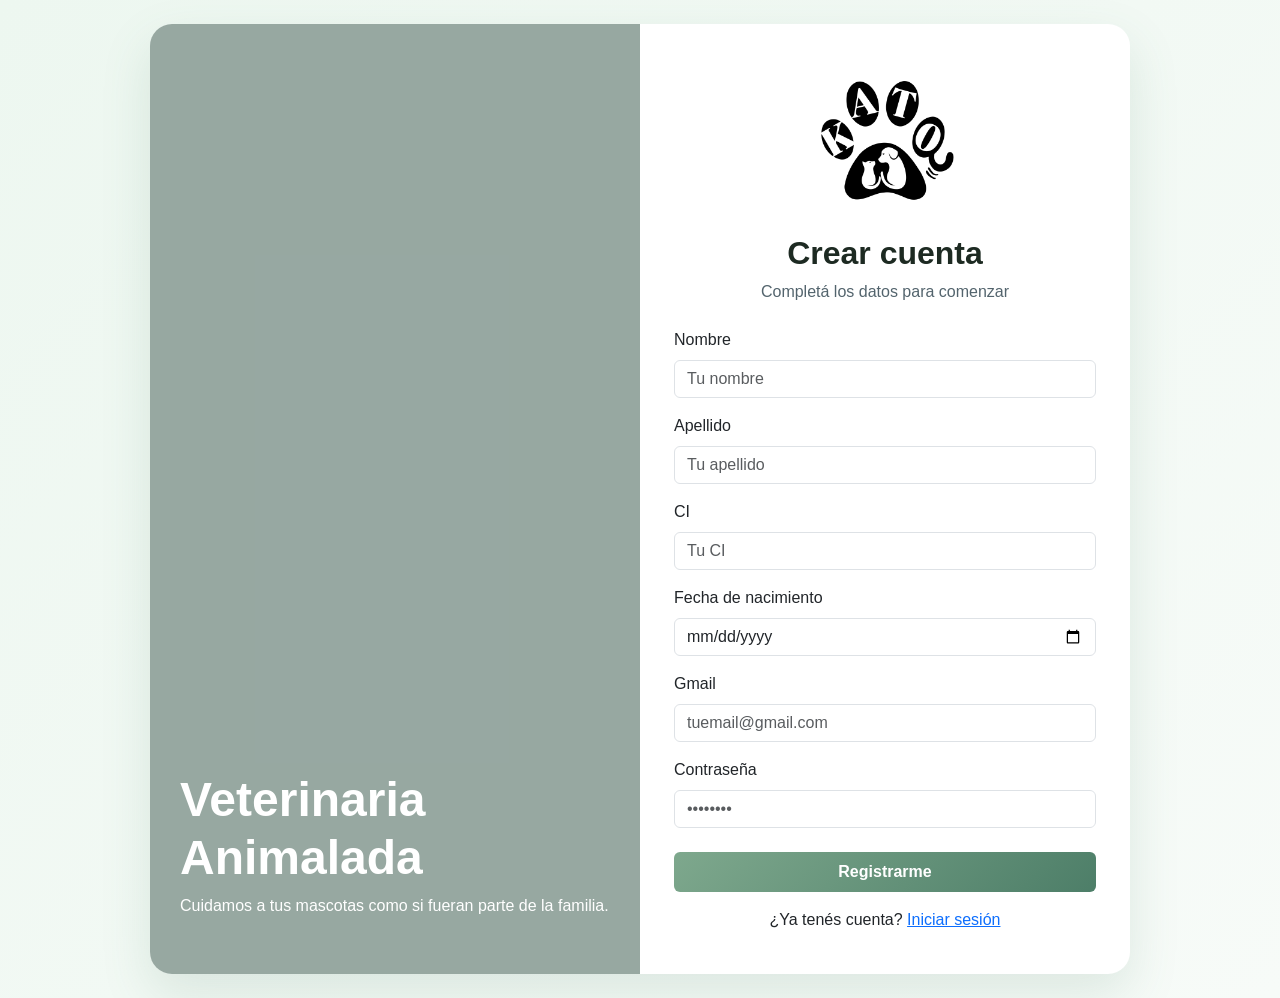
==== KAT0/index.html @ 95fcf4f6 "Add files via upload" ====
<!DOCTYPE html>
<html lang="es">
<head>
  <meta charset="UTF-8" />
  <meta name="viewport" content="width=device-width, initial-scale=1.0" />

  <title>Registro | KAT0</title>

  <!-- =====================================================
       BOOTSTRAP
       =====================================================
       Bootstrap nos permite usar clases ya creadas para
       botones, formularios, tamaños, espacios, etc.
  ====================================================== -->
  <link
    href="https://cdn.jsdelivr.net/npm/bootstrap@5.3.3/dist/css/bootstrap.min.css"
    rel="stylesheet"
  >

  <style>
    /* =====================================================
       ESTILOS PROPIOS
       =====================================================
       No necesitas entender todo esto ahora.
       Son solamente los estilos visuales de la página.
    ====================================================== */

    :root {
      --verde-oscuro: #4d7e68;
      --verde-medio: #7ea88d;
      --verde-suave: #edf7f0;
      --blanco: #ffffff;
      --gris: #53646d;
      --negro: #1d2a22;
    }

    body {
      margin: 0;
      font-family: "Segoe UI", Arial, sans-serif;
      background: linear-gradient(135deg, var(--verde-suave) 0%, #f7fbf8 100%);
      min-height: 100vh;
    }

    .contenedor-registro {
      min-height: 100vh;
      display: flex;
      align-items: center;
      justify-content: center;
      padding: 24px;
    }

    .tarjeta-registro {
      width: 100%;
      max-width: 980px;
      background: var(--blanco);
      border-radius: 22px;
      overflow: hidden;
      box-shadow: 0 20px 50px rgba(77, 126, 104, 0.15);
    }

    .lado-imagen {
      min-height: 620px;
      background-image: url("Veterinaria.jpg");
      background-size: cover;
      background-position: center;
      position: relative;
    }

    .lado-imagen::before {
      content: "";
      position: absolute;
      inset: 0;
      background: rgba(25, 62, 48, 0.45);
    }

    .texto-imagen {
      position: absolute;
      z-index: 1;
      bottom: 0;
      padding: 40px 30px;
      color: white;
    }

    .texto-imagen h1 {
      font-size: 3rem;
      font-weight: 700;
    }

    .formulario {
      padding: 42px 34px;
    }

    .logo {
      display: block;
      width: 150px;
      margin: 0 auto 18px;
    }

    .titulo {
      color: var(--negro);
      text-align: center;
      font-weight: 700;
    }

    .subtitulo {
      color: var(--gris);
      text-align: center;
    }

    .btn-kat0 {
      background: linear-gradient(
        135deg,
        var(--verde-medio),
        var(--verde-oscuro)
      );
      color: white;
      border: none;
      font-weight: 700;
    }

    .btn-kat0:hover {
      color: white;
      opacity: 0.9;
    }
  </style>
</head>

<body>

  <div class="contenedor-registro">

    <div class="tarjeta-registro">

      <div class="row g-0">

        <!-- =================================================
             PARTE IZQUIERDA
        ================================================== -->
        <div class="col-lg-6 lado-imagen">

          <div class="texto-imagen">
            <h1>Veterinaria<br>Animalada</h1>

            <p>
              Cuidamos a tus mascotas como si fueran parte de la familia.
            </p>
          </div>

        </div>


        <!-- =================================================
             PARTE DERECHA
        ================================================== -->
        <div class="col-lg-6 formulario">

          <img
            class="logo"
            src="KAT0 (Principal).png"
            alt="Logo KAT0"
          >

          <h2 class="titulo">Crear cuenta</h2>

          <p class="subtitulo mb-4">
            Completá los datos para comenzar
          </p>


          <!-- =================================================
               FORMULARIO

               Cuando el usuario presione "Registrarme":

               1. Los datos se envían por POST.
               2. Van a registro.php.
               3. registro.php los guarda en MySQL.
               4. Si todo sale bien, manda al menu.php.
          ================================================== -->

          <form action="registro.php" method="POST">

            <!-- NOMBRE -->
            <div class="mb-3">
              <label for="nombre" class="form-label">
                Nombre
              </label>

              <input
                type="text"
                class="form-control"
                id="nombre"
                name="Nombre"
                placeholder="Tu nombre"
                required
              >
            </div>


            <!-- APELLIDO -->
            <div class="mb-3">
              <label for="apellido" class="form-label">
                Apellido
              </label>

              <input
                type="text"
                class="form-control"
                id="apellido"
                name="Apellido"
                placeholder="Tu apellido"
                required
              >
            </div>


            <!-- CI -->
            <div class="mb-3">
              <label for="ci" class="form-label">
                CI
              </label>

              <input
                type="text"
                class="form-control"
                id="ci"
                name="CI"
                placeholder="Tu CI"
                required
              >
            </div>


            <!-- FECHA DE NACIMIENTO -->
            <div class="mb-3">
              <label for="fechaNacimiento" class="form-label">
                Fecha de nacimiento
              </label>

              <input
                type="date"
                class="form-control"
                id="fechaNacimiento"
                name="FechaNacimiento"
                required
              >
            </div>


            <!-- GMAIL -->
            <div class="mb-3">
              <label for="gmail" class="form-label">
                Gmail
              </label>

              <input
                type="email"
                class="form-control"
                id="gmail"
                name="Gmail"
                placeholder="tuemail@gmail.com"
                required
              >
            </div>


            <!-- CONTRASEÑA -->
            <div class="mb-4">
              <label for="pass" class="form-label">
                Contraseña
              </label>

              <input
                type="password"
                class="form-control"
                id="pass"
                name="Contrasena"
                placeholder="••••••••"
                required
              >
            </div>


            <!-- BOTÓN -->
            <button
              type="submit"
              class="btn btn-kat0 w-100 py-2"
            >
              Registrarme
            </button>

            <p class="text-center mt-3 mb-0">
              ¿Ya tenés cuenta? <a href="login.php">Iniciar sesión</a>
            </p>

          </form>

        </div>

      </div>

    </div>

  </div>

</body>
</html>
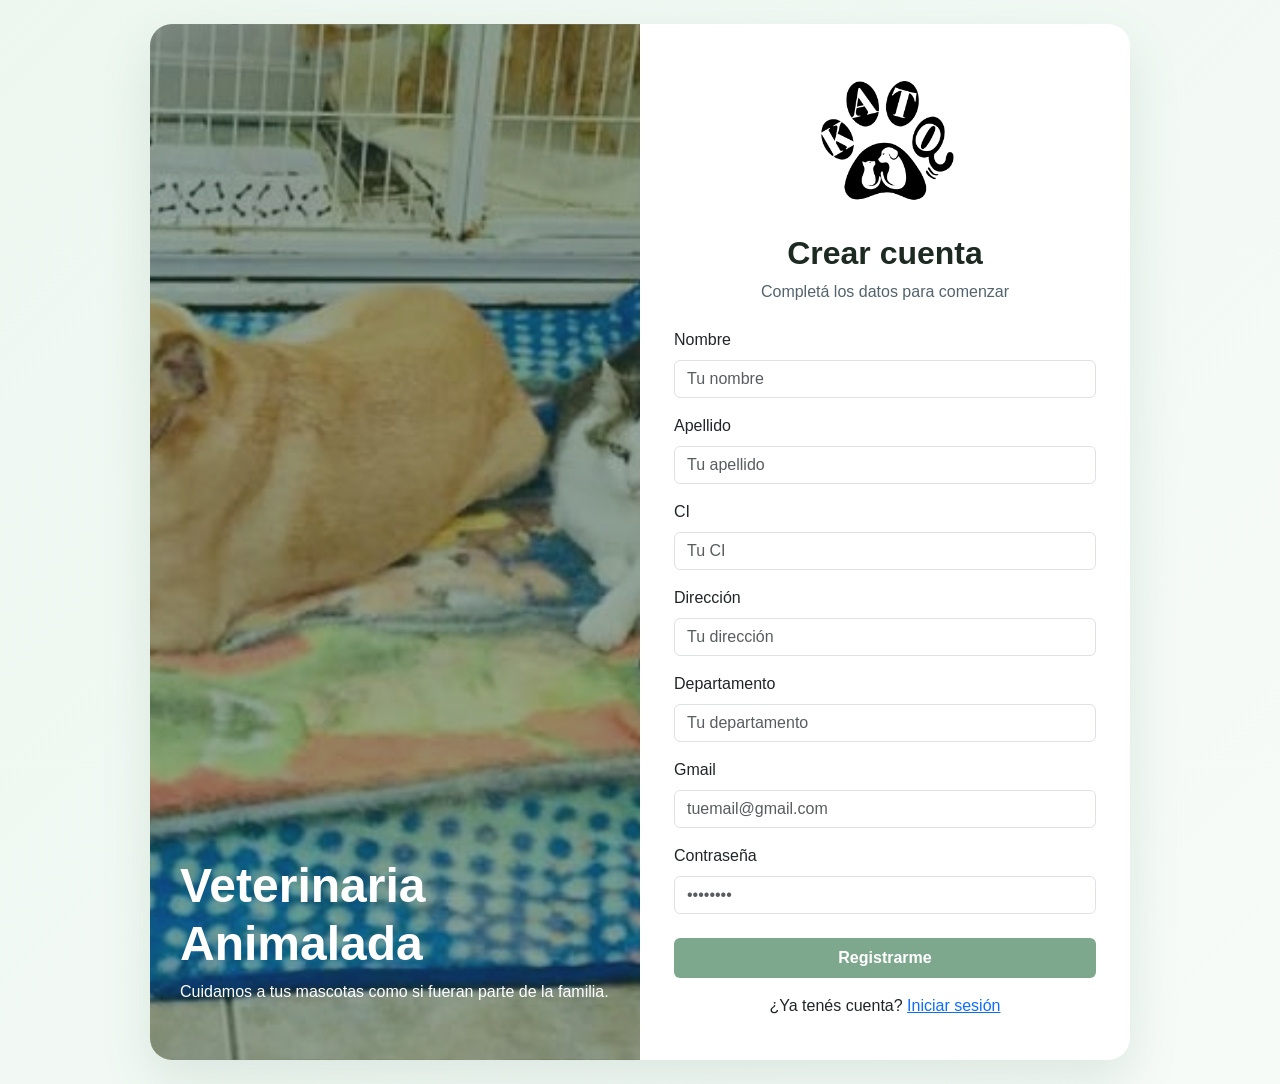
==== commit f8d4247f: "Add files via upload" ====
--- a/KAT0/index.html
+++ b/KAT0/index.html
@@ -8,9 +8,6 @@
 
   <!-- =====================================================
        BOOTSTRAP
-       =====================================================
-       Bootstrap nos permite usar clases ya creadas para
-       botones, formularios, tamaños, espacios, etc.
   ====================================================== -->
   <link
     href="https://cdn.jsdelivr.net/npm/bootstrap@5.3.3/dist/css/bootstrap.min.css"
@@ -20,8 +17,6 @@
   <style>
     /* =====================================================
        ESTILOS PROPIOS
-       =====================================================
-       No necesitas entender todo esto ahora.
        Son solamente los estilos visuales de la página.
     ====================================================== */
 
@@ -60,7 +55,7 @@
 
     .lado-imagen {
       min-height: 620px;
-      background-image: url("Veterinaria.jpg");
+      background-image: url("Veterinaria(perros).jpg");
       background-size: cover;
       background-position: center;
       position: relative;
@@ -108,18 +103,13 @@
     }
 
     .btn-kat0 {
-      background: linear-gradient(
-        135deg,
-        var(--verde-medio),
-        var(--verde-oscuro)
-      );
+      background:var(--verde-medio);
       color: white;
       border: none;
       font-weight: 700;
     }
-
     .btn-kat0:hover {
-      color: white;
+      color:#4d7e68;
       opacity: 0.9;
     }
   </style>
@@ -231,17 +221,35 @@
             </div>
 
 
-            <!-- FECHA DE NACIMIENTO -->
-            <div class="mb-3">
-              <label for="fechaNacimiento" class="form-label">
-                Fecha de nacimiento
-              </label>
-
-              <input
-                type="date"
-                class="form-control"
-                id="fechaNacimiento"
-                name="FechaNacimiento"
+            <!-- DIRECCION -->
+            <div class="mb-3">
+              <label for="direccion" class="form-label">
+                Dirección
+              </label>
+
+              <input
+                type="text"
+                class="form-control"
+                id="direccion"
+                name="Direccion"
+                placeholder="Tu dirección"
+                required
+              >
+            </div>
+
+
+            <!-- DEPARTAMENTO -->
+            <div class="mb-3">
+              <label for="departamento" class="form-label">
+                Departamento
+              </label>
+
+              <input
+                type="text"
+                class="form-control"
+                id="departamento"
+                name="Departamento"
+                placeholder="Tu departamento"
                 required
               >
             </div>
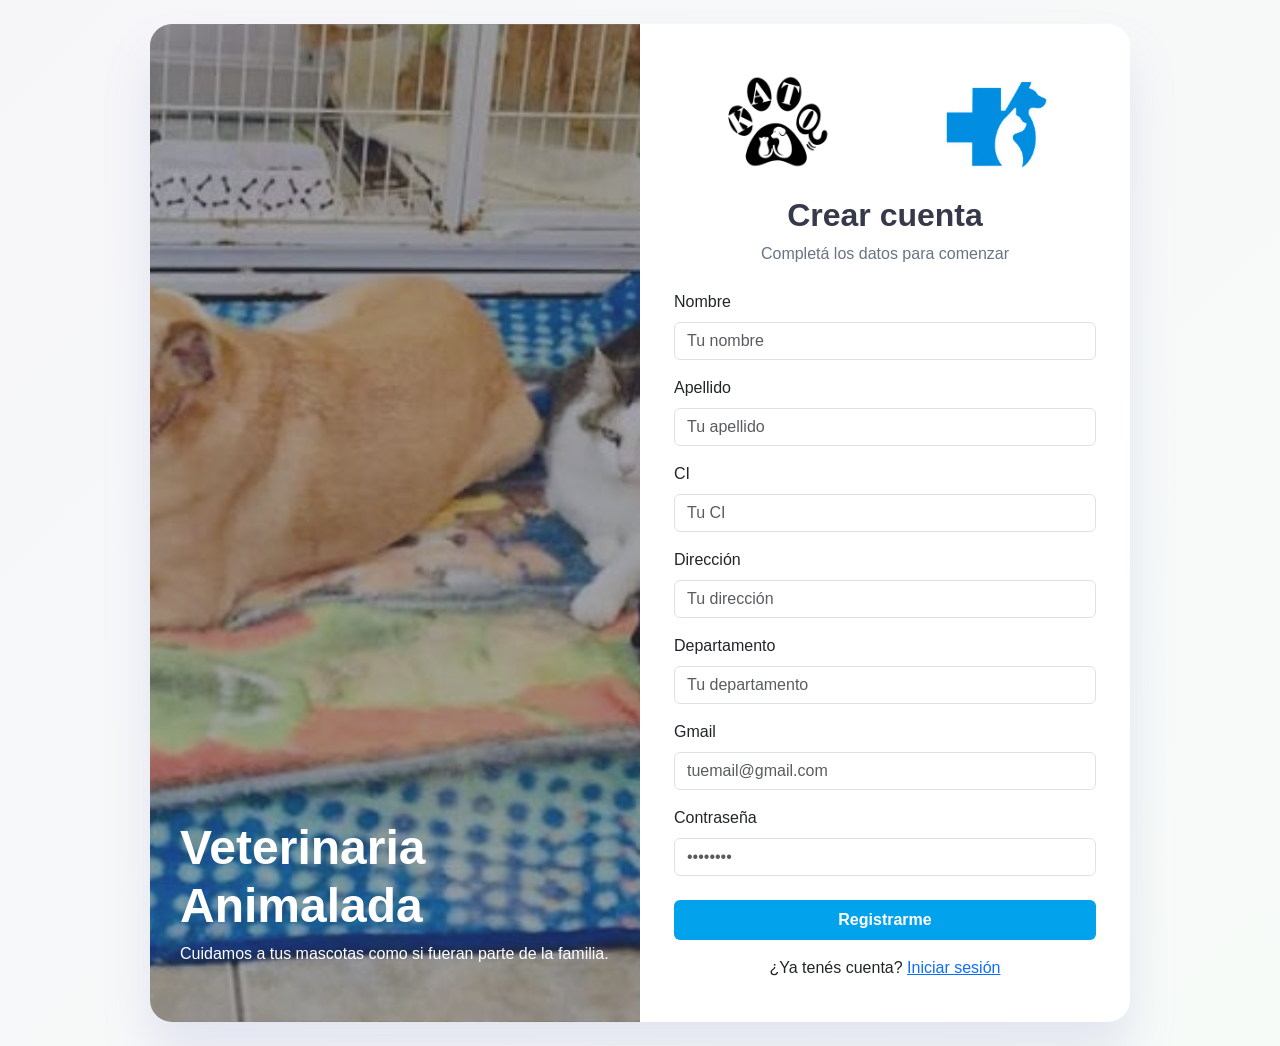
==== commit 784df92f: "Add files via upload" ====
--- a/KAT0/index.html
+++ b/KAT0/index.html
@@ -21,12 +21,26 @@
     ====================================================== */
 
     :root {
-      --verde-oscuro: #4d7e68;
-      --verde-medio: #7ea88d;
-      --verde-suave: #edf7f0;
-      --blanco: #ffffff;
-      --gris: #53646d;
-      --negro: #1d2a22;
+      --clr-veterinaria: #02A2EC;
+      --clr-principal: #02A2EC;
+      --clr-peligro: #ff7782;
+      --clr-exito: #41f1b6;
+      --clr-blanco: #fff;
+      --clr-info-oscuro: #7d8da1;
+      --clr-info-claro: #dce1eb;
+      --clr-oscuro: #363949;
+      --clr-advertencia: #ff4edc;
+      --clr-claro: rgba(132, 139, 200, 0.18);
+      --clr-variante-principal: #111e88;
+      --clr-variante-oscura: #677483;
+      --clr-fondo: #f6f6f9;
+      --sombra-caja: 0 2rem 3rem var(--clr-claro);
+      --verde-oscuro: var(--clr-oscuro);
+      --verde-medio: var(--clr-principal);
+      --verde-suave: var(--clr-fondo);
+      --blanco: var(--clr-blanco);
+      --gris: var(--clr-variante-oscura);
+      --negro: var(--clr-oscuro);
     }
 
     body {
@@ -50,7 +64,7 @@
       background: var(--blanco);
       border-radius: 22px;
       overflow: hidden;
-      box-shadow: 0 20px 50px rgba(77, 126, 104, 0.15);
+      box-shadow: var(--sombra-caja);
     }
 
     .lado-imagen {
@@ -65,7 +79,7 @@
       content: "";
       position: absolute;
       inset: 0;
-      background: rgba(25, 62, 48, 0.45);
+      background: rgba(54, 57, 73, 0.45);
     }
 
     .texto-imagen {
@@ -87,8 +101,17 @@
 
     .logo {
       display: block;
-      width: 150px;
+      width: 112px;
+      height: 112px;
       margin: 0 auto 18px;
+      object-fit: contain;
+    }
+
+    .logos-registro {
+      display: flex;
+      align-items: center;
+      justify-content: center;
+      gap: 16px;
     }
 
     .titulo {
@@ -103,13 +126,14 @@
     }
 
     .btn-kat0 {
-      background:var(--verde-medio);
+      background: var(--verde-medio);
       color: white;
       border: none;
       font-weight: 700;
     }
     .btn-kat0:hover {
-      color:#4d7e68;
+      background: var(--clr-variante-principal);
+      color: white;
       opacity: 0.9;
     }
   </style>
@@ -144,11 +168,10 @@
         ================================================== -->
         <div class="col-lg-6 formulario">
 
-          <img
-            class="logo"
-            src="KAT0 (Principal).png"
-            alt="Logo KAT0"
-          >
+          <div class="logos-registro">
+            <img class="logo" src="imgs/KAT0.png" alt="Logo KAT0">
+            <img class="logo" src="imgs/LogoVeterinaria.png" alt="Logo de Veterinaria Animalada">
+          </div>
 
           <h2 class="titulo">Crear cuenta</h2>
 
@@ -312,4 +335,4 @@
   </div>
 
 </body>
-</html>
+</html>
